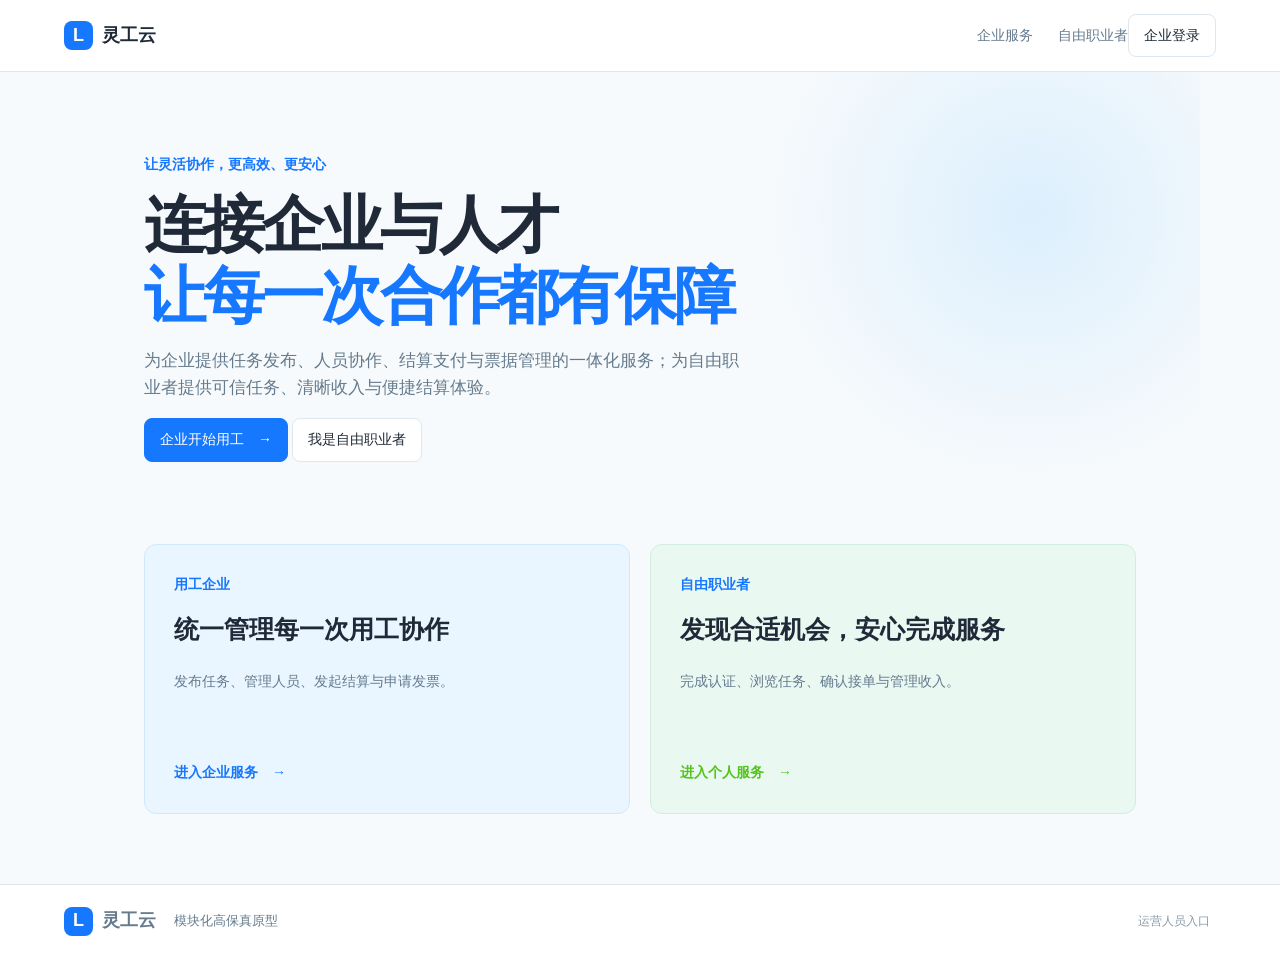
==== app/index.html @ f477951b "迁移为模块化前端原型" ====
<!doctype html>
<html lang="zh-CN">
<head>
  <meta charset="utf-8"><meta name="viewport" content="width=device-width,initial-scale=1">
  <title>灵工云｜模块化原型</title>
  <link rel="stylesheet" href="../src/shared/tokens/design-tokens.css">
  <link rel="stylesheet" href="./styles.css">
</head>
<body><div id="app"></div>
  <script src="../src/shared/runtime.js"></script>
  <script src="../src/shared/components/ui.js"></script>
  <script src="../src/enterprise/pages.js"></script>
  <script src="../src/worker/pages.js"></script>
  <script src="../src/admin/pages.js"></script>
  <script src="../src/app.js"></script>
</body>
</html>
---- src/shared/tokens/design-tokens.css ----
/* 灵工云设计令牌：以 Ant Design 的信息层级和语义状态为基础。 */
:root {
  --lg-primary: #1677ff;
  --lg-primary-hover: #4096ff;
  --lg-success: #52c41a;
  --lg-warning: #faad14;
  --lg-error: #ff4d4f;
  --lg-info: #1677ff;
  --lg-text: #1f2937;
  --lg-text-secondary: #657b8d;
  --lg-border: #dfe7ee;
  --lg-bg-layout: #f7fafc;
  --lg-bg-container: #ffffff;
  --lg-radius-sm: 6px;
  --lg-radius: 8px;
  --lg-radius-lg: 12px;
  --lg-space-xs: 4px;
  --lg-space-sm: 8px;
  --lg-space: 16px;
  --lg-space-lg: 24px;
  --lg-font-size: 14px;
}
---- app/styles.css ----
*{box-sizing:border-box}body{margin:0;background:var(--lg-bg-layout);color:var(--lg-text);font:var(--lg-font-size)/1.55 -apple-system,BlinkMacSystemFont,"PingFang SC","Microsoft YaHei",sans-serif}button,input,select,textarea{font:inherit}button{cursor:pointer}.brand{display:flex;align-items:center;gap:9px;font-weight:650;font-size:18px}.mark{display:grid;place-items:center;width:29px;height:29px;border-radius:var(--lg-radius);background:var(--lg-primary);color:white}.top{height:68px;background:white;border-bottom:1px solid var(--lg-border);display:flex;align-items:center;padding:0 28px;gap:16px}.top .tag{margin-left:auto;color:var(--lg-text-secondary);font-size:13px}.plain{border:0;background:none;color:var(--lg-primary)}.layout{display:grid;grid-template-columns:190px 1fr}.side{min-height:calc(100vh - 68px);padding:20px 13px;background:#0d2b44}.side p{margin:0 9px 12px;color:#aac5d8;font-size:13px}.side button{display:block;width:100%;padding:10px;border:0;border-radius:var(--lg-radius-sm);background:transparent;color:#d3e0e9;text-align:left}.side button.active,.side button:hover{background:#214764;color:#fff}.main{max-width:1180px;padding:26px 32px;width:100%}.crumb{color:var(--lg-text-secondary);font-size:13px}.heading{display:flex;align-items:flex-start;justify-content:space-between;gap:16px}.heading h1{margin:5px 0;font-size:28px}.heading p{margin:0;color:var(--lg-text-secondary)}.primary,.secondary{border-radius:var(--lg-radius);padding:10px 15px}.primary{border:1px solid var(--lg-primary);background:var(--lg-primary);color:#fff}.secondary{border:1px solid var(--lg-border);background:#fff;color:var(--lg-text)}.metrics,.actions{display:grid;grid-template-columns:repeat(3,1fr);gap:14px;margin-top:24px}.metric,.action{padding:17px;border:1px solid var(--lg-border);border-radius:var(--lg-radius-lg);background:white;text-align:left}.metric:hover,.action:hover{border-color:var(--lg-primary)}.metric span,.metric small,.action small{display:block;color:var(--lg-text-secondary);font-size:13px}.metric strong{display:block;margin:7px 0;font-size:28px}.action b{display:block;margin:8px 0}.tabs{display:flex;gap:20px;margin:24px 0 15px;border-bottom:1px solid var(--lg-border)}.tabs button{padding:9px 0;border:0;border-bottom:2px solid transparent;background:none;color:var(--lg-text-secondary)}.tabs button.active{color:var(--lg-primary);border-bottom-color:var(--lg-primary)}.table{overflow:auto;border:1px solid var(--lg-border);border-radius:var(--lg-radius-lg);background:white}.table table{min-width:680px;width:100%;border-collapse:collapse;text-align:left}.table th,.table td{padding:13px 15px;border-bottom:1px solid var(--lg-border);font-size:14px}.table th{background:#f8fafc;color:var(--lg-text-secondary);font-weight:500}.state{display:inline-block;padding:3px 8px;border-radius:20px;font-size:12px}.state-processing{background:#e8f3ff;color:var(--lg-primary)}.state-warning{background:#fff7e6;color:#c67b00}.state-success{background:#f0f9eb;color:#3d8d16}.state-error{background:#fff1f0;color:#cf1322}.card,.form{max-width:780px;margin-top:24px;padding:22px;border:1px solid var(--lg-border);border-radius:var(--lg-radius-lg);background:white}.card h2,.form h2{margin:0 0 16px;font-size:18px}.row{display:flex;justify-content:space-between;gap:16px;padding:11px 0;border-top:1px solid var(--lg-border)}.row span{color:var(--lg-text-secondary)}.form-grid{display:grid;grid-template-columns:repeat(2,1fr);gap:15px}.form input,.form select,.form textarea{width:100%;margin-top:6px;padding:9px;border:1px solid var(--lg-border);border-radius:var(--lg-radius-sm)}.wide{grid-column:span 2}.foot{display:flex;justify-content:flex-end;margin-top:20px}.toast{position:fixed;bottom:22px;left:50%;transform:translateX(-50%);padding:10px 15px;border-radius:var(--lg-radius);background:#183249;color:white}.home{min-height:100vh}.home-header{height:72px;display:flex;align-items:center;padding:0 max(5vw,28px);border-bottom:1px solid var(--lg-border);background:#fff}.home-header nav{display:flex;gap:25px;margin-left:auto}.home-header a{color:var(--lg-text-secondary);text-decoration:none;font-size:14px}.home-hero{max-width:1120px;margin:auto;padding:82px max(5vw,28px);background:radial-gradient(circle at 85% 30%,#dceffd,transparent 27%)}.eyebrow{color:var(--lg-primary);font-weight:600}.home-hero h1{max-width:750px;margin:13px 0;font-size:clamp(42px,5vw,62px);line-height:1.15;letter-spacing:-.05em}.home-hero h1 em{font-style:normal;color:var(--lg-primary)}.home-hero p{max-width:610px;color:var(--lg-text-secondary);font-size:17px}.roles{display:grid;grid-template-columns:repeat(2,1fr);gap:20px;max-width:1120px;margin:0 auto;padding:0 max(5vw,28px) 70px}.role{min-height:270px;padding:29px;border-radius:var(--lg-radius-lg);display:flex;flex-direction:column}.role.enterprise{background:#e9f5ff;border:1px solid #cfe9fb}.role.worker{background:#eaf8f2;border:1px solid #d2eddf}.role h2{margin:15px 0 8px;font-size:25px}.role p{color:var(--lg-text-secondary)}.role button{margin-top:auto;width:max-content;border:0;background:none;padding:0;color:var(--lg-primary);font-weight:650}.role.worker button{color:var(--lg-success)}.footer{display:flex;gap:18px;align-items:center;padding:22px max(5vw,28px);border-top:1px solid var(--lg-border);background:white;color:var(--lg-text-secondary);font-size:13px}.footer button{margin-left:auto;border:0;background:none;color:#8a99a6;font-size:12px}@media(max-width:760px){.layout{grid-template-columns:1fr}.side{min-height:0;display:flex;gap:4px;overflow:auto;padding:9px}.side p{display:none}.side button{width:auto;white-space:nowrap}.main{padding:21px 18px}.heading{flex-direction:column}.metrics,.actions,.roles,.form-grid{grid-template-columns:1fr}.wide{grid-column:span 1}.home-header nav{display:none}.home-header .secondary{margin-left:auto}.home-hero{padding:55px 22px}.roles{padding:0 22px 55px}.footer{padding:18px 22px}}
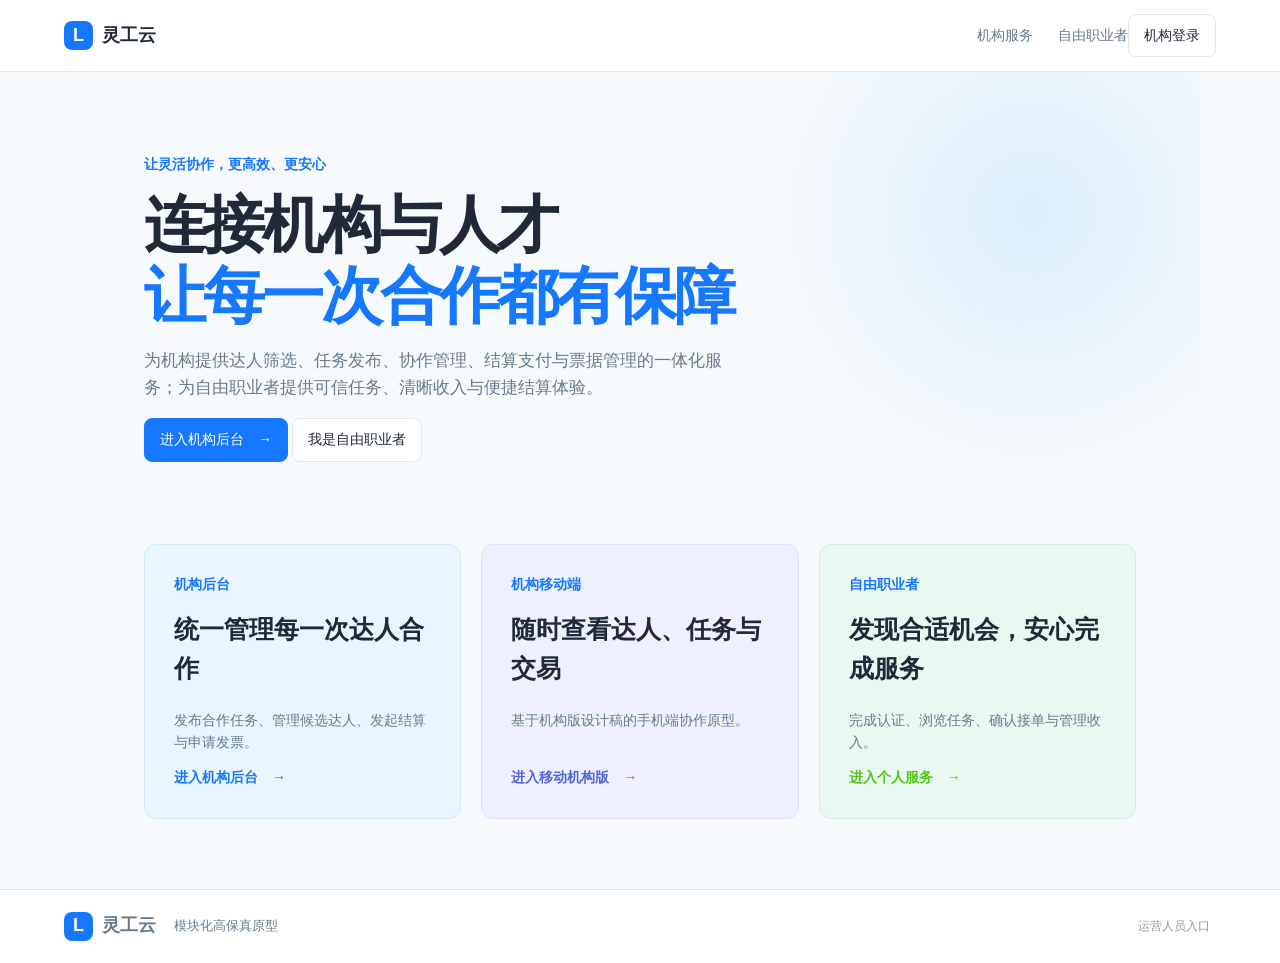
==== commit 86198285: "新增机构移动端与达人合作流程" ====
--- a/app/index.html
+++ b/app/index.html
@@ -10,6 +10,7 @@
   <script src="../src/shared/runtime.js"></script>
   <script src="../src/shared/components/ui.js"></script>
   <script src="../src/enterprise/pages.js"></script>
+  <script src="../src/agency/pages.js"></script>
   <script src="../src/worker/pages.js"></script>
   <script src="../src/admin/pages.js"></script>
   <script src="../src/app.js"></script>
--- a/app/styles.css
+++ b/app/styles.css
@@ -1 +1,5 @@
 *{box-sizing:border-box}body{margin:0;background:var(--lg-bg-layout);color:var(--lg-text);font:var(--lg-font-size)/1.55 -apple-system,BlinkMacSystemFont,"PingFang SC","Microsoft YaHei",sans-serif}button,input,select,textarea{font:inherit}button{cursor:pointer}.brand{display:flex;align-items:center;gap:9px;font-weight:650;font-size:18px}.mark{display:grid;place-items:center;width:29px;height:29px;border-radius:var(--lg-radius);background:var(--lg-primary);color:white}.top{height:68px;background:white;border-bottom:1px solid var(--lg-border);display:flex;align-items:center;padding:0 28px;gap:16px}.top .tag{margin-left:auto;color:var(--lg-text-secondary);font-size:13px}.plain{border:0;background:none;color:var(--lg-primary)}.layout{display:grid;grid-template-columns:190px 1fr}.side{min-height:calc(100vh - 68px);padding:20px 13px;background:#0d2b44}.side p{margin:0 9px 12px;color:#aac5d8;font-size:13px}.side button{display:block;width:100%;padding:10px;border:0;border-radius:var(--lg-radius-sm);background:transparent;color:#d3e0e9;text-align:left}.side button.active,.side button:hover{background:#214764;color:#fff}.main{max-width:1180px;padding:26px 32px;width:100%}.crumb{color:var(--lg-text-secondary);font-size:13px}.heading{display:flex;align-items:flex-start;justify-content:space-between;gap:16px}.heading h1{margin:5px 0;font-size:28px}.heading p{margin:0;color:var(--lg-text-secondary)}.primary,.secondary{border-radius:var(--lg-radius);padding:10px 15px}.primary{border:1px solid var(--lg-primary);background:var(--lg-primary);color:#fff}.secondary{border:1px solid var(--lg-border);background:#fff;color:var(--lg-text)}.metrics,.actions{display:grid;grid-template-columns:repeat(3,1fr);gap:14px;margin-top:24px}.metric,.action{padding:17px;border:1px solid var(--lg-border);border-radius:var(--lg-radius-lg);background:white;text-align:left}.metric:hover,.action:hover{border-color:var(--lg-primary)}.metric span,.metric small,.action small{display:block;color:var(--lg-text-secondary);font-size:13px}.metric strong{display:block;margin:7px 0;font-size:28px}.action b{display:block;margin:8px 0}.tabs{display:flex;gap:20px;margin:24px 0 15px;border-bottom:1px solid var(--lg-border)}.tabs button{padding:9px 0;border:0;border-bottom:2px solid transparent;background:none;color:var(--lg-text-secondary)}.tabs button.active{color:var(--lg-primary);border-bottom-color:var(--lg-primary)}.table{overflow:auto;border:1px solid var(--lg-border);border-radius:var(--lg-radius-lg);background:white}.table table{min-width:680px;width:100%;border-collapse:collapse;text-align:left}.table th,.table td{padding:13px 15px;border-bottom:1px solid var(--lg-border);font-size:14px}.table th{background:#f8fafc;color:var(--lg-text-secondary);font-weight:500}.state{display:inline-block;padding:3px 8px;border-radius:20px;font-size:12px}.state-processing{background:#e8f3ff;color:var(--lg-primary)}.state-warning{background:#fff7e6;color:#c67b00}.state-success{background:#f0f9eb;color:#3d8d16}.state-error{background:#fff1f0;color:#cf1322}.card,.form{max-width:780px;margin-top:24px;padding:22px;border:1px solid var(--lg-border);border-radius:var(--lg-radius-lg);background:white}.card h2,.form h2{margin:0 0 16px;font-size:18px}.row{display:flex;justify-content:space-between;gap:16px;padding:11px 0;border-top:1px solid var(--lg-border)}.row span{color:var(--lg-text-secondary)}.form-grid{display:grid;grid-template-columns:repeat(2,1fr);gap:15px}.form input,.form select,.form textarea{width:100%;margin-top:6px;padding:9px;border:1px solid var(--lg-border);border-radius:var(--lg-radius-sm)}.wide{grid-column:span 2}.foot{display:flex;justify-content:flex-end;margin-top:20px}.toast{position:fixed;bottom:22px;left:50%;transform:translateX(-50%);padding:10px 15px;border-radius:var(--lg-radius);background:#183249;color:white}.home{min-height:100vh}.home-header{height:72px;display:flex;align-items:center;padding:0 max(5vw,28px);border-bottom:1px solid var(--lg-border);background:#fff}.home-header nav{display:flex;gap:25px;margin-left:auto}.home-header a{color:var(--lg-text-secondary);text-decoration:none;font-size:14px}.home-hero{max-width:1120px;margin:auto;padding:82px max(5vw,28px);background:radial-gradient(circle at 85% 30%,#dceffd,transparent 27%)}.eyebrow{color:var(--lg-primary);font-weight:600}.home-hero h1{max-width:750px;margin:13px 0;font-size:clamp(42px,5vw,62px);line-height:1.15;letter-spacing:-.05em}.home-hero h1 em{font-style:normal;color:var(--lg-primary)}.home-hero p{max-width:610px;color:var(--lg-text-secondary);font-size:17px}.roles{display:grid;grid-template-columns:repeat(2,1fr);gap:20px;max-width:1120px;margin:0 auto;padding:0 max(5vw,28px) 70px}.role{min-height:270px;padding:29px;border-radius:var(--lg-radius-lg);display:flex;flex-direction:column}.role.enterprise{background:#e9f5ff;border:1px solid #cfe9fb}.role.worker{background:#eaf8f2;border:1px solid #d2eddf}.role h2{margin:15px 0 8px;font-size:25px}.role p{color:var(--lg-text-secondary)}.role button{margin-top:auto;width:max-content;border:0;background:none;padding:0;color:var(--lg-primary);font-weight:650}.role.worker button{color:var(--lg-success)}.footer{display:flex;gap:18px;align-items:center;padding:22px max(5vw,28px);border-top:1px solid var(--lg-border);background:white;color:var(--lg-text-secondary);font-size:13px}.footer button{margin-left:auto;border:0;background:none;color:#8a99a6;font-size:12px}@media(max-width:760px){.layout{grid-template-columns:1fr}.side{min-height:0;display:flex;gap:4px;overflow:auto;padding:9px}.side p{display:none}.side button{width:auto;white-space:nowrap}.main{padding:21px 18px}.heading{flex-direction:column}.metrics,.actions,.roles,.form-grid{grid-template-columns:1fr}.wide{grid-column:span 1}.home-header nav{display:none}.home-header .secondary{margin-left:auto}.home-hero{padding:55px 22px}.roles{padding:0 22px 55px}.footer{padding:18px 22px}}
+/* 个人端：以小程序设计稿为参考的独立手机端界面 */
+.mobile-app{min-height:100vh;padding:28px;background:#edf3f8;display:grid;place-items:start center}.mobile-frame{position:relative;width:390px;min-height:844px;overflow:hidden;background:#f6f7f9;box-shadow:0 16px 48px #31445a28}.m-page{min-height:844px;padding-bottom:76px;background:#f6f7f9}.m-bluebar{height:74px;padding:31px 18px 12px;display:flex;justify-content:space-between;color:white;background:linear-gradient(135deg,#16a4fb,#0874ee);font-size:15px}.m-bluebar span{letter-spacing:2px}.m-hero{position:relative;min-height:258px;padding:31px 24px;color:#fff;background:linear-gradient(135deg,#14a9fb 0%,#0875ed 70%,#1263e1 100%);overflow:hidden}.m-hero:after{position:absolute;right:-45px;bottom:-52px;width:210px;height:210px;border:35px solid #ffffff0c;border-radius:50%;content:""}.m-brand{font-weight:700;font-size:15px}.m-brand span{font-weight:400;opacity:.78}.m-icon{border:0;background:#ffffff22;color:inherit;border-radius:18px;padding:5px 10px}.m-hero .m-icon{position:absolute;top:28px;right:18px}.m-hero h1{position:relative;z-index:1;margin:49px 0 8px;font-size:29px;line-height:1.3;letter-spacing:.02em}.m-hero p{position:relative;z-index:1;margin:0;opacity:.85}.m-login{position:relative;z-index:1;margin-top:22px;border:0;border-radius:20px;padding:9px 22px;background:#fff;color:#0875ed;font-size:13px}.m-shortcuts{display:grid;grid-template-columns:repeat(3,1fr);gap:0;margin:-19px 16px 12px;position:relative;z-index:2;background:#fff;border-radius:8px;box-shadow:0 4px 16px #134a7612}.m-shortcuts button{padding:15px 4px 12px;border:0;background:#fff;color:#506174;font-size:12px}.m-shortcuts button+button{border-left:1px solid #edf0f3}.m-shortcuts i{display:block;margin-bottom:4px;color:#1685f4;font-style:normal;font-size:20px}.m-notice{margin:0 16px;padding:9px 10px;border-radius:4px;background:#fff4e8;color:#c7833b;font-size:11px;white-space:nowrap;overflow:hidden}.m-section{margin:14px 0;padding:0 16px}.m-section.compact{margin-top:0;padding-top:12px}.m-title{display:flex;align-items:center;justify-content:space-between;padding:7px 0 10px}.m-title b{font-size:16px}.m-title button{border:0;background:transparent;color:#8a96a3;font-size:12px}.m-grid{display:grid;grid-template-columns:repeat(2,1fr);gap:9px}.m-grid span{padding:14px 13px;border-radius:6px;background:linear-gradient(135deg,#edf7ff,#f8fbff);color:#39536b;font-size:14px}.m-grid small,.trade-row small,.profile-user small{display:block;margin-top:3px;color:#99a7b3;font-size:10px}.task-card{display:flex;justify-content:space-between;gap:9px;margin-bottom:10px;padding:15px 13px;border:0;border-radius:7px;background:#fff;text-align:left;box-shadow:0 1px 2px #33465d08}.task-card b{font-size:15px}.task-card em{margin-left:7px;padding:2px 5px;border-radius:2px;background:#eaf4ff;color:#1685f4;font-size:10px;font-style:normal}.task-card p{margin:7px 0 4px;color:#596a79;font-size:12px}.task-card small{color:#9aa7b3;font-size:10px}.task-card>strong{flex:none;color:#f05b45;font-size:16px}.task-card>strong small{color:#f05b45}.m-platforms{display:flex;justify-content:space-around;padding:12px;background:#fff;color:#718092;font-size:12px}.m-platforms b{color:#1685f4}.m-filter{display:flex;gap:7px;padding:10px 16px;background:#fff}.m-filter button{flex:1;padding:7px 4px;border:0;border-radius:3px;background:#f4f7fa;color:#738090;font-size:11px}.m-banner{display:flex;flex-direction:column;align-items:flex-start;gap:5px;margin:12px 16px;padding:15px 16px;border-radius:7px;color:#fff;background:linear-gradient(105deg,#21405a,#514a4c);font-size:14px}.m-banner small{font-size:10px;opacity:.75}.m-banner button{margin-top:4px;padding:5px 12px;border:0;border-radius:12px;background:#ffda91;color:#79511c;font-size:10px}.person-card{display:flex;align-items:center;gap:10px;margin-bottom:9px;padding:12px;background:#fff;border-radius:6px}.avatar{display:grid;flex:none;place-items:center;width:40px;height:40px;border-radius:50%;background:#d9eafd;color:#277dd9;font-weight:700}.a1{background:#fce0d9;color:#e16d53}.a2{background:#dff2e6;color:#51a878}.person-card>div:nth-child(2){flex:1}.person-card b{font-size:13px}.person-card em,.verified{color:#1685f4;font-size:10px;font-style:normal}.person-card p{margin:2px 0;color:#657687;font-size:11px}.person-card button{border:1px solid #1590fb;border-radius:12px;background:#fff;color:#1685f4;font-size:10px;padding:4px 9px}.m-tabs{display:flex;gap:34px;padding:11px 20px 0;background:#fff}.m-tabs button{padding:8px 0;border:0;border-bottom:2px solid transparent;background:#fff;color:#7f8d99;font-size:13px}.m-tabs button.active{border-color:#1685f4;color:#1685f4}.m-fab{position:absolute;right:18px;bottom:92px;width:43px;height:43px;border:0;border-radius:50%;background:#1685f4;color:#fff;font-size:24px;box-shadow:0 4px 12px #1685f466}.m-balance{padding:22px 19px;color:#fff;background:linear-gradient(135deg,#17a3fa,#0874ed)}.m-balance small{display:block;opacity:.82;font-size:11px}.m-balance b{display:block;margin:4px 0;font-size:28px}.m-balance button{padding:4px 15px;border:1px solid #ffffffaa;border-radius:12px;background:transparent;color:#fff;font-size:11px}.m-stats{display:grid;grid-template-columns:repeat(3,1fr);padding:15px 16px;background:#fff}.m-stats span{border-right:1px solid #edf0f3;color:#84929f;text-align:center;font-size:10px}.m-stats span:last-child{border:0}.m-stats b{display:block;color:#364a5c;font-size:16px}.trade-row{display:flex;align-items:center;gap:9px;padding:13px 1px;border-bottom:1px solid #edf0f3}.trade-icon{display:grid;place-items:center;width:30px;height:30px;border-radius:50%;background:#eaf4ff;color:#1685f4;font-weight:bold}.trade-row>div:nth-child(2){flex:1}.trade-row b{font-size:12px}.trade-row>strong{font-size:13px;color:#ed6756}.profile-head{min-height:226px;padding:22px 18px;color:#fff;background:linear-gradient(145deg,#14a5fb,#0876ed)}.profile-head>.m-icon{float:right}.profile-user{display:flex;align-items:center;gap:12px;padding-top:47px}.profile-user .avatar{width:54px;height:54px;background:#fff;color:#1685f4;font-size:20px}.profile-user b{display:block;font-size:18px}.profile-user small{color:#fff;opacity:.85}.profile-data{display:flex;justify-content:space-around;margin-top:20px}.profile-data span{color:#d7ecff;text-align:center;font-size:10px}.profile-data b{display:block;color:#fff;font-size:16px}.profile-menu{padding:0;margin-top:0;background:#fff}.profile-menu .m-title{padding:16px 0 7px}.profile-menu .lower{margin-top:10px;border-top:8px solid #f6f7f9}.profile-menu>button{display:flex;justify-content:space-between;width:100%;padding:14px 0;border:0;border-bottom:1px solid #edf0f3;background:#fff;color:#405365;text-align:left;font-size:13px}.profile-menu>button span{color:#9aa7b3}.m-nav{position:absolute;bottom:0;left:0;right:0;z-index:5;display:grid;grid-template-columns:repeat(5,1fr);height:67px;padding-top:8px;border-top:1px solid #edf0f3;background:#fff}.m-nav button{border:0;background:#fff;color:#8593a0;font-size:10px}.m-nav i{display:block;margin-bottom:2px;font-size:18px;font-style:normal}.m-nav button.active{color:#1685f4}.login-page{position:relative;padding:36px 30px;color:#fff;background:linear-gradient(140deg,#13a7fb,#0871ec);overflow:hidden}.login-page:after{position:absolute;right:-40px;bottom:55px;width:220px;height:220px;border:38px solid #ffffff0a;border-radius:50%;content:""}.m-back{border:0;background:transparent;color:inherit;font-size:33px;line-height:20px}.login-wordmark{margin-top:99px;font-size:19px;font-weight:700}.login-page h1{margin:14px 0 5px;font-size:30px;line-height:1.35}.login-page p{margin:0;color:#e3f2ff}.login-actions{position:relative;z-index:1;margin-top:92px}.login-actions button{display:block;width:100%;margin-bottom:14px;padding:12px;border:1px solid #fff;border-radius:24px;background:transparent;color:#fff}.login-actions .wechat{border-color:#10d873;background:#10d873}.login-page>small{position:absolute;z-index:1;bottom:46px;color:#ddecff;font-size:10px}.m-detail-top{height:54px;display:flex;align-items:center;justify-content:space-between;padding:15px 16px;background:#fff;color:#2d4053;font-size:14px}.detail-content{padding:19px;background:#fff}.detail-state{color:#1685f4;font-size:12px}.detail-content h2{margin:7px 0;font-size:21px}.detail-content>p{color:#657687;font-size:13px}.detail-money{padding:15px 0;border-bottom:1px solid #edf0f3;color:#f05743;font-size:25px;font-weight:700}.detail-money small{font-size:12px}.detail-info{display:grid;grid-template-columns:repeat(3,1fr);padding:17px 0;border-bottom:8px solid #f6f7f9}.detail-info span{color:#97a3ae;font-size:11px}.detail-info b{display:block;margin-top:3px;color:#4b5c6c;font-size:12px}.detail-content h3{margin:18px 0 7px;font-size:15px}.m-bottom-action{position:absolute;right:0;bottom:0;left:0;padding:10px 16px;background:#fff;border-top:1px solid #edf0f3}.m-bottom-action button,.m-main{width:100%;padding:12px;border:0;border-radius:4px;background:#1685f4;color:#fff}.accept h3{margin-bottom:4px}.accept>p{margin-top:0;color:#8493a1;font-size:12px}.accept label{display:block;margin-top:17px;color:#526272;font-size:12px}.accept input,.accept textarea{width:100%;margin-top:6px;padding:10px;border:1px solid #e0e7ed;border-radius:4px;background:#fff;outline:0}.accept textarea{height:80px;resize:none}.accept .m-main{margin-top:28px}@media(max-width:520px){.mobile-app{padding:0;background:#fff;place-items:stretch}.mobile-frame{width:100%;min-height:100vh;box-shadow:none}.m-page{min-height:100vh}}
+/* 首页增加机构移动端入口 */
+.roles-three{grid-template-columns:repeat(3,1fr)}.role.agency{background:#eef0ff;border:1px solid #dce0fc}.role.agency button{color:#5364d8}@media(max-width:760px){.roles-three{grid-template-columns:1fr}}
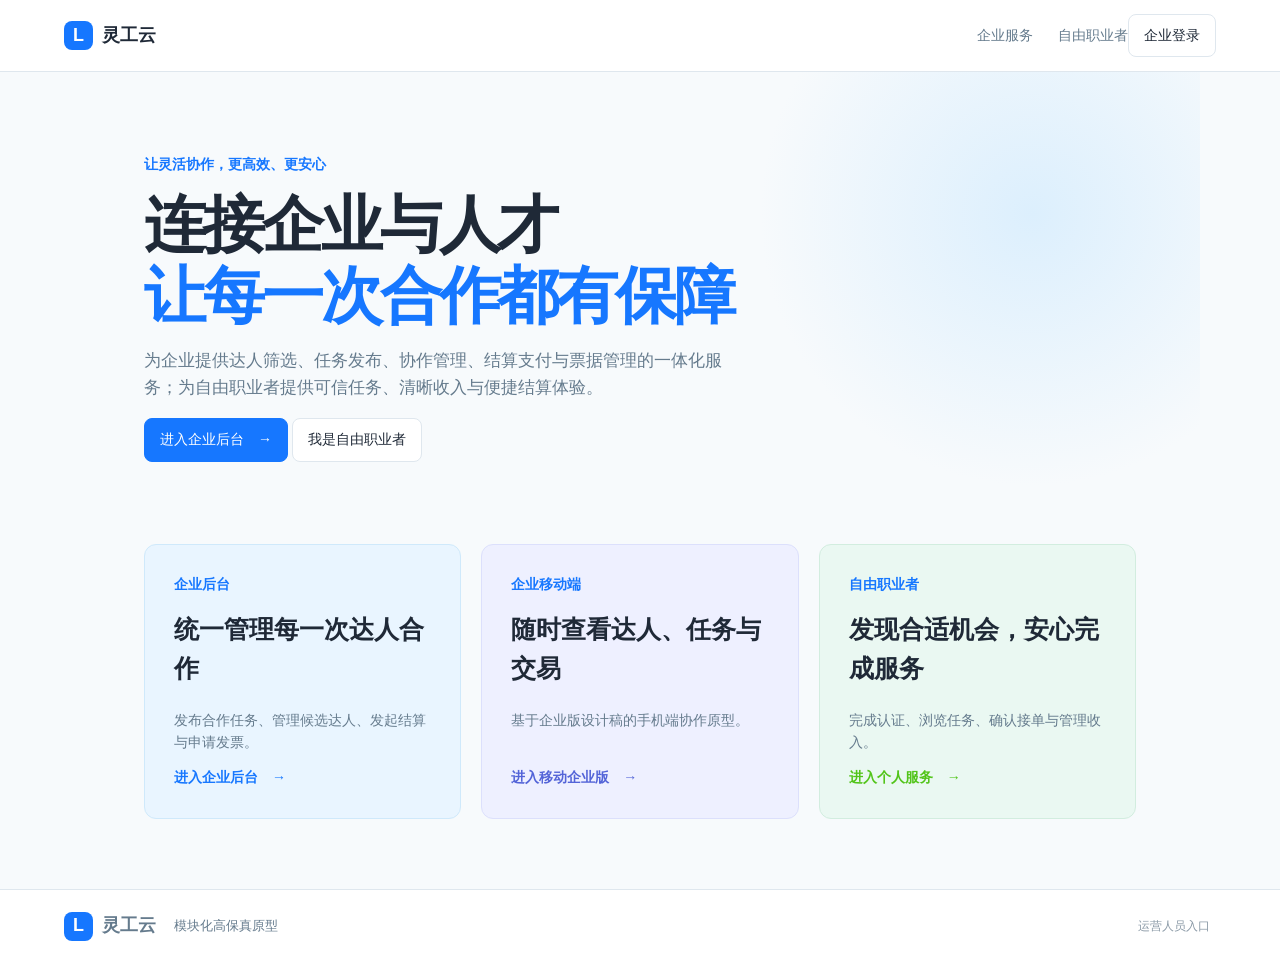
==== commit d19cfe56: "增加项目进度管理列表" ====
--- a/app/index.html
+++ b/app/index.html
@@ -13,6 +13,7 @@
   <script src="../src/agency/pages.js"></script>
   <script src="../src/worker/pages.js"></script>
   <script src="../src/admin/pages.js"></script>
+  <script src="../src/admin/project-progress.js"></script>
   <script src="../src/app.js"></script>
 </body>
 </html>
--- a/app/styles.css
+++ b/app/styles.css
@@ -1,5 +1,10 @@
 *{box-sizing:border-box}body{margin:0;background:var(--lg-bg-layout);color:var(--lg-text);font:var(--lg-font-size)/1.55 -apple-system,BlinkMacSystemFont,"PingFang SC","Microsoft YaHei",sans-serif}button,input,select,textarea{font:inherit}button{cursor:pointer}.brand{display:flex;align-items:center;gap:9px;font-weight:650;font-size:18px}.mark{display:grid;place-items:center;width:29px;height:29px;border-radius:var(--lg-radius);background:var(--lg-primary);color:white}.top{height:68px;background:white;border-bottom:1px solid var(--lg-border);display:flex;align-items:center;padding:0 28px;gap:16px}.top .tag{margin-left:auto;color:var(--lg-text-secondary);font-size:13px}.plain{border:0;background:none;color:var(--lg-primary)}.layout{display:grid;grid-template-columns:190px 1fr}.side{min-height:calc(100vh - 68px);padding:20px 13px;background:#0d2b44}.side p{margin:0 9px 12px;color:#aac5d8;font-size:13px}.side button{display:block;width:100%;padding:10px;border:0;border-radius:var(--lg-radius-sm);background:transparent;color:#d3e0e9;text-align:left}.side button.active,.side button:hover{background:#214764;color:#fff}.main{max-width:1180px;padding:26px 32px;width:100%}.crumb{color:var(--lg-text-secondary);font-size:13px}.heading{display:flex;align-items:flex-start;justify-content:space-between;gap:16px}.heading h1{margin:5px 0;font-size:28px}.heading p{margin:0;color:var(--lg-text-secondary)}.primary,.secondary{border-radius:var(--lg-radius);padding:10px 15px}.primary{border:1px solid var(--lg-primary);background:var(--lg-primary);color:#fff}.secondary{border:1px solid var(--lg-border);background:#fff;color:var(--lg-text)}.metrics,.actions{display:grid;grid-template-columns:repeat(3,1fr);gap:14px;margin-top:24px}.metric,.action{padding:17px;border:1px solid var(--lg-border);border-radius:var(--lg-radius-lg);background:white;text-align:left}.metric:hover,.action:hover{border-color:var(--lg-primary)}.metric span,.metric small,.action small{display:block;color:var(--lg-text-secondary);font-size:13px}.metric strong{display:block;margin:7px 0;font-size:28px}.action b{display:block;margin:8px 0}.tabs{display:flex;gap:20px;margin:24px 0 15px;border-bottom:1px solid var(--lg-border)}.tabs button{padding:9px 0;border:0;border-bottom:2px solid transparent;background:none;color:var(--lg-text-secondary)}.tabs button.active{color:var(--lg-primary);border-bottom-color:var(--lg-primary)}.table{overflow:auto;border:1px solid var(--lg-border);border-radius:var(--lg-radius-lg);background:white}.table table{min-width:680px;width:100%;border-collapse:collapse;text-align:left}.table th,.table td{padding:13px 15px;border-bottom:1px solid var(--lg-border);font-size:14px}.table th{background:#f8fafc;color:var(--lg-text-secondary);font-weight:500}.state{display:inline-block;padding:3px 8px;border-radius:20px;font-size:12px}.state-processing{background:#e8f3ff;color:var(--lg-primary)}.state-warning{background:#fff7e6;color:#c67b00}.state-success{background:#f0f9eb;color:#3d8d16}.state-error{background:#fff1f0;color:#cf1322}.card,.form{max-width:780px;margin-top:24px;padding:22px;border:1px solid var(--lg-border);border-radius:var(--lg-radius-lg);background:white}.card h2,.form h2{margin:0 0 16px;font-size:18px}.row{display:flex;justify-content:space-between;gap:16px;padding:11px 0;border-top:1px solid var(--lg-border)}.row span{color:var(--lg-text-secondary)}.form-grid{display:grid;grid-template-columns:repeat(2,1fr);gap:15px}.form input,.form select,.form textarea{width:100%;margin-top:6px;padding:9px;border:1px solid var(--lg-border);border-radius:var(--lg-radius-sm)}.wide{grid-column:span 2}.foot{display:flex;justify-content:flex-end;margin-top:20px}.toast{position:fixed;bottom:22px;left:50%;transform:translateX(-50%);padding:10px 15px;border-radius:var(--lg-radius);background:#183249;color:white}.home{min-height:100vh}.home-header{height:72px;display:flex;align-items:center;padding:0 max(5vw,28px);border-bottom:1px solid var(--lg-border);background:#fff}.home-header nav{display:flex;gap:25px;margin-left:auto}.home-header a{color:var(--lg-text-secondary);text-decoration:none;font-size:14px}.home-hero{max-width:1120px;margin:auto;padding:82px max(5vw,28px);background:radial-gradient(circle at 85% 30%,#dceffd,transparent 27%)}.eyebrow{color:var(--lg-primary);font-weight:600}.home-hero h1{max-width:750px;margin:13px 0;font-size:clamp(42px,5vw,62px);line-height:1.15;letter-spacing:-.05em}.home-hero h1 em{font-style:normal;color:var(--lg-primary)}.home-hero p{max-width:610px;color:var(--lg-text-secondary);font-size:17px}.roles{display:grid;grid-template-columns:repeat(2,1fr);gap:20px;max-width:1120px;margin:0 auto;padding:0 max(5vw,28px) 70px}.role{min-height:270px;padding:29px;border-radius:var(--lg-radius-lg);display:flex;flex-direction:column}.role.enterprise{background:#e9f5ff;border:1px solid #cfe9fb}.role.worker{background:#eaf8f2;border:1px solid #d2eddf}.role h2{margin:15px 0 8px;font-size:25px}.role p{color:var(--lg-text-secondary)}.role button{margin-top:auto;width:max-content;border:0;background:none;padding:0;color:var(--lg-primary);font-weight:650}.role.worker button{color:var(--lg-success)}.footer{display:flex;gap:18px;align-items:center;padding:22px max(5vw,28px);border-top:1px solid var(--lg-border);background:white;color:var(--lg-text-secondary);font-size:13px}.footer button{margin-left:auto;border:0;background:none;color:#8a99a6;font-size:12px}@media(max-width:760px){.layout{grid-template-columns:1fr}.side{min-height:0;display:flex;gap:4px;overflow:auto;padding:9px}.side p{display:none}.side button{width:auto;white-space:nowrap}.main{padding:21px 18px}.heading{flex-direction:column}.metrics,.actions,.roles,.form-grid{grid-template-columns:1fr}.wide{grid-column:span 1}.home-header nav{display:none}.home-header .secondary{margin-left:auto}.home-hero{padding:55px 22px}.roles{padding:0 22px 55px}.footer{padding:18px 22px}}
 /* 个人端：以小程序设计稿为参考的独立手机端界面 */
 .mobile-app{min-height:100vh;padding:28px;background:#edf3f8;display:grid;place-items:start center}.mobile-frame{position:relative;width:390px;min-height:844px;overflow:hidden;background:#f6f7f9;box-shadow:0 16px 48px #31445a28}.m-page{min-height:844px;padding-bottom:76px;background:#f6f7f9}.m-bluebar{height:74px;padding:31px 18px 12px;display:flex;justify-content:space-between;color:white;background:linear-gradient(135deg,#16a4fb,#0874ee);font-size:15px}.m-bluebar span{letter-spacing:2px}.m-hero{position:relative;min-height:258px;padding:31px 24px;color:#fff;background:linear-gradient(135deg,#14a9fb 0%,#0875ed 70%,#1263e1 100%);overflow:hidden}.m-hero:after{position:absolute;right:-45px;bottom:-52px;width:210px;height:210px;border:35px solid #ffffff0c;border-radius:50%;content:""}.m-brand{font-weight:700;font-size:15px}.m-brand span{font-weight:400;opacity:.78}.m-icon{border:0;background:#ffffff22;color:inherit;border-radius:18px;padding:5px 10px}.m-hero .m-icon{position:absolute;top:28px;right:18px}.m-hero h1{position:relative;z-index:1;margin:49px 0 8px;font-size:29px;line-height:1.3;letter-spacing:.02em}.m-hero p{position:relative;z-index:1;margin:0;opacity:.85}.m-login{position:relative;z-index:1;margin-top:22px;border:0;border-radius:20px;padding:9px 22px;background:#fff;color:#0875ed;font-size:13px}.m-shortcuts{display:grid;grid-template-columns:repeat(3,1fr);gap:0;margin:-19px 16px 12px;position:relative;z-index:2;background:#fff;border-radius:8px;box-shadow:0 4px 16px #134a7612}.m-shortcuts button{padding:15px 4px 12px;border:0;background:#fff;color:#506174;font-size:12px}.m-shortcuts button+button{border-left:1px solid #edf0f3}.m-shortcuts i{display:block;margin-bottom:4px;color:#1685f4;font-style:normal;font-size:20px}.m-notice{margin:0 16px;padding:9px 10px;border-radius:4px;background:#fff4e8;color:#c7833b;font-size:11px;white-space:nowrap;overflow:hidden}.m-section{margin:14px 0;padding:0 16px}.m-section.compact{margin-top:0;padding-top:12px}.m-title{display:flex;align-items:center;justify-content:space-between;padding:7px 0 10px}.m-title b{font-size:16px}.m-title button{border:0;background:transparent;color:#8a96a3;font-size:12px}.m-grid{display:grid;grid-template-columns:repeat(2,1fr);gap:9px}.m-grid span{padding:14px 13px;border-radius:6px;background:linear-gradient(135deg,#edf7ff,#f8fbff);color:#39536b;font-size:14px}.m-grid small,.trade-row small,.profile-user small{display:block;margin-top:3px;color:#99a7b3;font-size:10px}.task-card{display:flex;justify-content:space-between;gap:9px;margin-bottom:10px;padding:15px 13px;border:0;border-radius:7px;background:#fff;text-align:left;box-shadow:0 1px 2px #33465d08}.task-card b{font-size:15px}.task-card em{margin-left:7px;padding:2px 5px;border-radius:2px;background:#eaf4ff;color:#1685f4;font-size:10px;font-style:normal}.task-card p{margin:7px 0 4px;color:#596a79;font-size:12px}.task-card small{color:#9aa7b3;font-size:10px}.task-card>strong{flex:none;color:#f05b45;font-size:16px}.task-card>strong small{color:#f05b45}.m-platforms{display:flex;justify-content:space-around;padding:12px;background:#fff;color:#718092;font-size:12px}.m-platforms b{color:#1685f4}.m-filter{display:flex;gap:7px;padding:10px 16px;background:#fff}.m-filter button{flex:1;padding:7px 4px;border:0;border-radius:3px;background:#f4f7fa;color:#738090;font-size:11px}.m-banner{display:flex;flex-direction:column;align-items:flex-start;gap:5px;margin:12px 16px;padding:15px 16px;border-radius:7px;color:#fff;background:linear-gradient(105deg,#21405a,#514a4c);font-size:14px}.m-banner small{font-size:10px;opacity:.75}.m-banner button{margin-top:4px;padding:5px 12px;border:0;border-radius:12px;background:#ffda91;color:#79511c;font-size:10px}.person-card{display:flex;align-items:center;gap:10px;margin-bottom:9px;padding:12px;background:#fff;border-radius:6px}.avatar{display:grid;flex:none;place-items:center;width:40px;height:40px;border-radius:50%;background:#d9eafd;color:#277dd9;font-weight:700}.a1{background:#fce0d9;color:#e16d53}.a2{background:#dff2e6;color:#51a878}.person-card>div:nth-child(2){flex:1}.person-card b{font-size:13px}.person-card em,.verified{color:#1685f4;font-size:10px;font-style:normal}.person-card p{margin:2px 0;color:#657687;font-size:11px}.person-card button{border:1px solid #1590fb;border-radius:12px;background:#fff;color:#1685f4;font-size:10px;padding:4px 9px}.m-tabs{display:flex;gap:34px;padding:11px 20px 0;background:#fff}.m-tabs button{padding:8px 0;border:0;border-bottom:2px solid transparent;background:#fff;color:#7f8d99;font-size:13px}.m-tabs button.active{border-color:#1685f4;color:#1685f4}.m-fab{position:absolute;right:18px;bottom:92px;width:43px;height:43px;border:0;border-radius:50%;background:#1685f4;color:#fff;font-size:24px;box-shadow:0 4px 12px #1685f466}.m-balance{padding:22px 19px;color:#fff;background:linear-gradient(135deg,#17a3fa,#0874ed)}.m-balance small{display:block;opacity:.82;font-size:11px}.m-balance b{display:block;margin:4px 0;font-size:28px}.m-balance button{padding:4px 15px;border:1px solid #ffffffaa;border-radius:12px;background:transparent;color:#fff;font-size:11px}.m-stats{display:grid;grid-template-columns:repeat(3,1fr);padding:15px 16px;background:#fff}.m-stats span{border-right:1px solid #edf0f3;color:#84929f;text-align:center;font-size:10px}.m-stats span:last-child{border:0}.m-stats b{display:block;color:#364a5c;font-size:16px}.trade-row{display:flex;align-items:center;gap:9px;padding:13px 1px;border-bottom:1px solid #edf0f3}.trade-icon{display:grid;place-items:center;width:30px;height:30px;border-radius:50%;background:#eaf4ff;color:#1685f4;font-weight:bold}.trade-row>div:nth-child(2){flex:1}.trade-row b{font-size:12px}.trade-row>strong{font-size:13px;color:#ed6756}.profile-head{min-height:226px;padding:22px 18px;color:#fff;background:linear-gradient(145deg,#14a5fb,#0876ed)}.profile-head>.m-icon{float:right}.profile-user{display:flex;align-items:center;gap:12px;padding-top:47px}.profile-user .avatar{width:54px;height:54px;background:#fff;color:#1685f4;font-size:20px}.profile-user b{display:block;font-size:18px}.profile-user small{color:#fff;opacity:.85}.profile-data{display:flex;justify-content:space-around;margin-top:20px}.profile-data span{color:#d7ecff;text-align:center;font-size:10px}.profile-data b{display:block;color:#fff;font-size:16px}.profile-menu{padding:0;margin-top:0;background:#fff}.profile-menu .m-title{padding:16px 0 7px}.profile-menu .lower{margin-top:10px;border-top:8px solid #f6f7f9}.profile-menu>button{display:flex;justify-content:space-between;width:100%;padding:14px 0;border:0;border-bottom:1px solid #edf0f3;background:#fff;color:#405365;text-align:left;font-size:13px}.profile-menu>button span{color:#9aa7b3}.m-nav{position:absolute;bottom:0;left:0;right:0;z-index:5;display:grid;grid-template-columns:repeat(5,1fr);height:67px;padding-top:8px;border-top:1px solid #edf0f3;background:#fff}.m-nav button{border:0;background:#fff;color:#8593a0;font-size:10px}.m-nav i{display:block;margin-bottom:2px;font-size:18px;font-style:normal}.m-nav button.active{color:#1685f4}.login-page{position:relative;padding:36px 30px;color:#fff;background:linear-gradient(140deg,#13a7fb,#0871ec);overflow:hidden}.login-page:after{position:absolute;right:-40px;bottom:55px;width:220px;height:220px;border:38px solid #ffffff0a;border-radius:50%;content:""}.m-back{border:0;background:transparent;color:inherit;font-size:33px;line-height:20px}.login-wordmark{margin-top:99px;font-size:19px;font-weight:700}.login-page h1{margin:14px 0 5px;font-size:30px;line-height:1.35}.login-page p{margin:0;color:#e3f2ff}.login-actions{position:relative;z-index:1;margin-top:92px}.login-actions button{display:block;width:100%;margin-bottom:14px;padding:12px;border:1px solid #fff;border-radius:24px;background:transparent;color:#fff}.login-actions .wechat{border-color:#10d873;background:#10d873}.login-page>small{position:absolute;z-index:1;bottom:46px;color:#ddecff;font-size:10px}.m-detail-top{height:54px;display:flex;align-items:center;justify-content:space-between;padding:15px 16px;background:#fff;color:#2d4053;font-size:14px}.detail-content{padding:19px;background:#fff}.detail-state{color:#1685f4;font-size:12px}.detail-content h2{margin:7px 0;font-size:21px}.detail-content>p{color:#657687;font-size:13px}.detail-money{padding:15px 0;border-bottom:1px solid #edf0f3;color:#f05743;font-size:25px;font-weight:700}.detail-money small{font-size:12px}.detail-info{display:grid;grid-template-columns:repeat(3,1fr);padding:17px 0;border-bottom:8px solid #f6f7f9}.detail-info span{color:#97a3ae;font-size:11px}.detail-info b{display:block;margin-top:3px;color:#4b5c6c;font-size:12px}.detail-content h3{margin:18px 0 7px;font-size:15px}.m-bottom-action{position:absolute;right:0;bottom:0;left:0;padding:10px 16px;background:#fff;border-top:1px solid #edf0f3}.m-bottom-action button,.m-main{width:100%;padding:12px;border:0;border-radius:4px;background:#1685f4;color:#fff}.accept h3{margin-bottom:4px}.accept>p{margin-top:0;color:#8493a1;font-size:12px}.accept label{display:block;margin-top:17px;color:#526272;font-size:12px}.accept input,.accept textarea{width:100%;margin-top:6px;padding:10px;border:1px solid #e0e7ed;border-radius:4px;background:#fff;outline:0}.accept textarea{height:80px;resize:none}.accept .m-main{margin-top:28px}@media(max-width:520px){.mobile-app{padding:0;background:#fff;place-items:stretch}.mobile-frame{width:100%;min-height:100vh;box-shadow:none}.m-page{min-height:100vh}}
-/* 首页增加机构移动端入口 */
+/* 首页增加企业移动端入口 */
 .roles-three{grid-template-columns:repeat(3,1fr)}.role.agency{background:#eef0ff;border:1px solid #dce0fc}.role.agency button{color:#5364d8}@media(max-width:760px){.roles-three{grid-template-columns:1fr}}
+.side-group{margin:5px 0}.side-parent-row{display:flex;align-items:center}.side .side-parent{flex:1;padding:9px 10px 4px;color:#aac5d8;font-size:13px;font-weight:500}.side .side-toggle{width:30px;padding:7px 8px;color:#aac5d8;font-size:14px;text-align:center}.side-children{display:none}.side-children.open{display:block}.side .side-child{padding:7px 10px 7px 22px;color:#c1d1dc;font-size:13px}.side .side-child.active,.side .side-parent.active{color:#fff}.side:has(.side-group){overflow-y:auto;max-height:calc(100vh - 68px)}
+.audit-tabs{margin-top:18px}.audit-table th,.audit-table td{white-space:nowrap}.audit-table td:nth-child(4),.audit-table td:nth-child(5){font-variant-numeric:tabular-nums;color:#657b8d}
+.company-form h2:not(:first-child){margin-top:30px}.company-form .foot{gap:10px}
+.pagination{display:flex;align-items:center;justify-content:flex-end;gap:7px;margin-top:16px;color:#657b8d;font-size:13px}.pagination select{margin-right:5px;padding:5px 7px;border:1px solid var(--lg-border);border-radius:var(--lg-radius-sm);background:#fff;color:var(--lg-text)}.pagination button{min-width:29px;height:29px;border:1px solid var(--lg-border);border-radius:var(--lg-radius-sm);background:#fff;color:var(--lg-text)}.pagination button.active{border-color:var(--lg-primary);background:var(--lg-primary);color:#fff}.pagination button:disabled{cursor:not-allowed;color:#b8c1c9;background:#f6f7f8}@media(max-width:600px){.pagination{justify-content:flex-start;flex-wrap:wrap}}
+.worker-ops-table td:nth-child(4),.worker-ops-table td:nth-child(6){white-space:nowrap;color:#657b8d}.skill-tags{display:flex;gap:4px;white-space:nowrap}.skill-tags i{padding:2px 6px;border-radius:3px;background:#eaf4ff;color:#1677ff;font-size:11px;font-style:normal}
